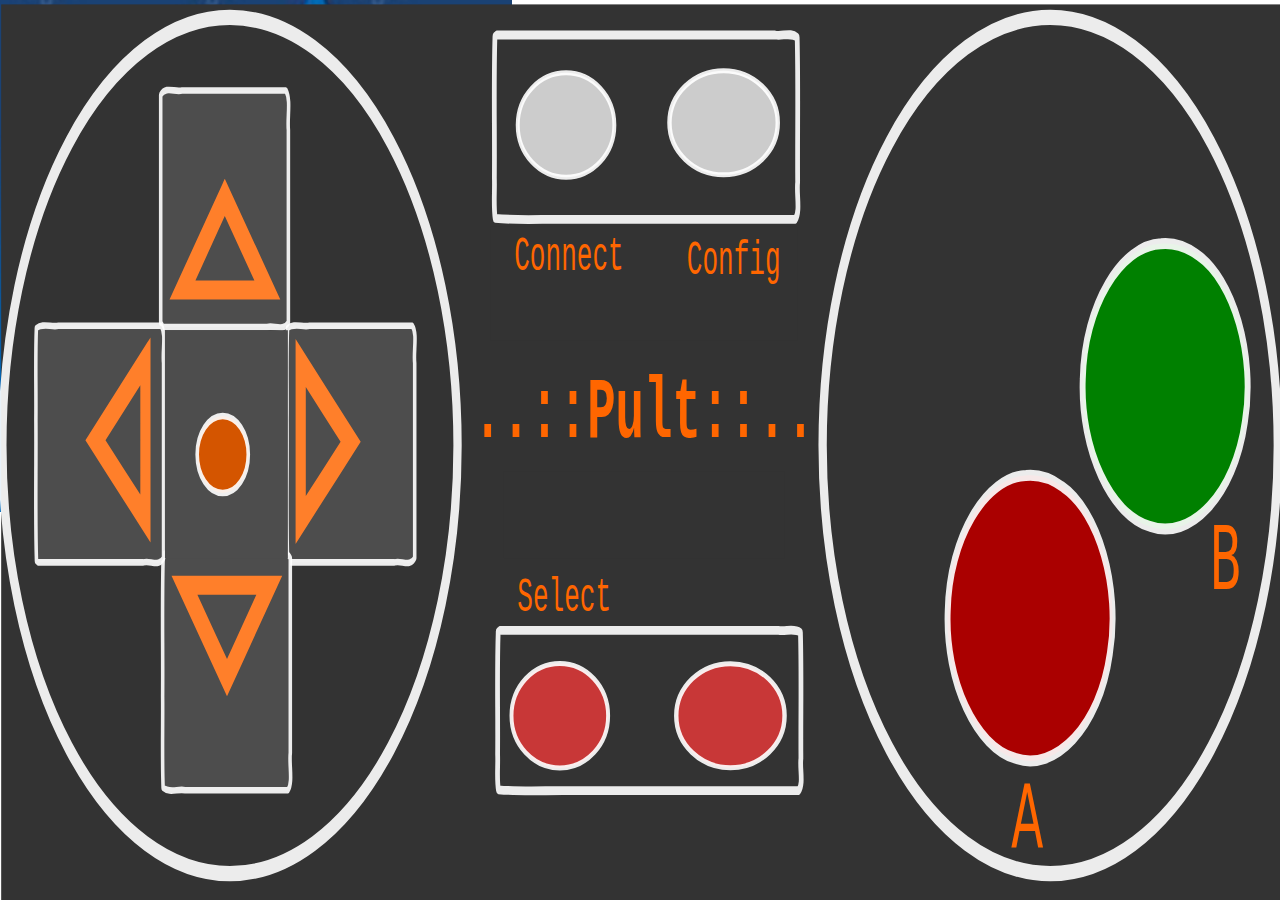
==== index.html @ eb1b00f5 "refactored controller svg into own view;" ====
<!DOCTYPE html>
<html class="no-js">
    <head>
        <meta charset="utf-8">
        <meta http-equiv="X-UA-Compatible" content="IE=edge,chrome=1">
        <title>pult</title>
        <meta name="description" content="A remote control">
        <meta name="viewport" content="width=device-width, initial-scale=1">

        <link rel="icon" type="image/png" href="images/icon-128.png">
        <link rel="stylesheet" href="css/pure.min.css">
        <link rel="stylesheet" href="css/app.css">
    </head>
    <body>
        <div id = "app-container" class = "container pure-u-g">
            <div id = "controller" class = "pure-u-1 app-action" style = "display: true;"></div>
            <div id = "connection" class = "pure-u-1 app-action" style = "display: none;"></div>
        </div>
        <script src="js/pult-dev.js" type="text/javascript"></script>
        <!--
            <script src="js/goog/base.js" type="text/javascript"></script>
            <script src="js/pult.js" type="text/javascript"></script>
        -->
    </body>
</html>
---- css/pure.min.css ----
/*!
Pure v0.5.0
Copyright 2014 Yahoo! Inc. All rights reserved.
Licensed under the BSD License.
https://github.com/yui/pure/blob/master/LICENSE.md
*/
/*!
normalize.css v1.1.3 | MIT License | git.io/normalize
Copyright (c) Nicolas Gallagher and Jonathan Neal
*/
/*! normalize.css v1.1.3 | MIT License | git.io/normalize */article,aside,details,figcaption,figure,footer,header,hgroup,main,nav,section,summary{display:block}audio,canvas,video{display:inline-block;*display:inline;*zoom:1}audio:not([controls]){display:none;height:0}[hidden]{display:none}html{font-size:100%;-ms-text-size-adjust:100%;-webkit-text-size-adjust:100%}html,button,input,select,textarea{font-family:sans-serif}body{margin:0}a:focus{outline:thin dotted}a:active,a:hover{outline:0}h1{font-size:2em;margin:.67em 0}h2{font-size:1.5em;margin:.83em 0}h3{font-size:1.17em;margin:1em 0}h4{font-size:1em;margin:1.33em 0}h5{font-size:.83em;margin:1.67em 0}h6{font-size:.67em;margin:2.33em 0}abbr[title]{border-bottom:1px dotted}b,strong{font-weight:700}blockquote{margin:1em 40px}dfn{font-style:italic}hr{-moz-box-sizing:content-box;box-sizing:content-box;height:0}mark{background:#ff0;color:#000}p,pre{margin:1em 0}code,kbd,pre,samp{font-family:monospace,serif;_font-family:'courier new',monospace;font-size:1em}pre{white-space:pre;white-space:pre-wrap;word-wrap:break-word}q{quotes:none}q:before,q:after{content:'';content:none}small{font-size:80%}sub,sup{font-size:75%;line-height:0;position:relative;vertical-align:baseline}sup{top:-.5em}sub{bottom:-.25em}dl,menu,ol,ul{margin:1em 0}dd{margin:0 0 0 40px}menu,ol,ul{padding:0 0 0 40px}nav ul,nav ol{list-style:none;list-style-image:none}img{border:0;-ms-interpolation-mode:bicubic}svg:not(:root){overflow:hidden}figure{margin:0}form{margin:0}fieldset{border:1px solid silver;margin:0 2px;padding:.35em .625em .75em}legend{border:0;padding:0;white-space:normal;*margin-left:-7px}button,input,select,textarea{font-size:100%;margin:0;vertical-align:baseline;*vertical-align:middle}button,input{line-height:normal}button,select{text-transform:none}button,html input[type=button],input[type=reset],input[type=submit]{-webkit-appearance:button;cursor:pointer;*overflow:visible}button[disabled],html input[disabled]{cursor:default}input[type=checkbox],input[type=radio]{box-sizing:border-box;padding:0;*height:13px;*width:13px}input[type=search]{-webkit-appearance:textfield;-moz-box-sizing:content-box;-webkit-box-sizing:content-box;box-sizing:content-box}input[type=search]::-webkit-search-cancel-button,input[type=search]::-webkit-search-decoration{-webkit-appearance:none}button::-moz-focus-inner,input::-moz-focus-inner{border:0;padding:0}textarea{overflow:auto;vertical-align:top}table{border-collapse:collapse;border-spacing:0}[hidden]{display:none!important}.pure-img{max-width:100%;height:auto;display:block}.pure-g{letter-spacing:-.31em;*letter-spacing:normal;*word-spacing:-.43em;text-rendering:optimizespeed;font-family:FreeSans,Arimo,"Droid Sans",Helvetica,Arial,sans-serif;display:-webkit-flex;-webkit-flex-flow:row wrap;display:-ms-flexbox;-ms-flex-flow:row wrap}.opera-only :-o-prefocus,.pure-g{word-spacing:-.43em}.pure-u{display:inline-block;*display:inline;zoom:1;letter-spacing:normal;word-spacing:normal;vertical-align:top;text-rendering:auto}.pure-g [class *="pure-u"]{font-family:sans-serif}.pure-u-1,.pure-u-1-1,.pure-u-1-2,.pure-u-1-3,.pure-u-2-3,.pure-u-1-4,.pure-u-3-4,.pure-u-1-5,.pure-u-2-5,.pure-u-3-5,.pure-u-4-5,.pure-u-5-5,.pure-u-1-6,.pure-u-5-6,.pure-u-1-8,.pure-u-3-8,.pure-u-5-8,.pure-u-7-8,.pure-u-1-12,.pure-u-5-12,.pure-u-7-12,.pure-u-11-12,.pure-u-1-24,.pure-u-2-24,.pure-u-3-24,.pure-u-4-24,.pure-u-5-24,.pure-u-6-24,.pure-u-7-24,.pure-u-8-24,.pure-u-9-24,.pure-u-10-24,.pure-u-11-24,.pure-u-12-24,.pure-u-13-24,.pure-u-14-24,.pure-u-15-24,.pure-u-16-24,.pure-u-17-24,.pure-u-18-24,.pure-u-19-24,.pure-u-20-24,.pure-u-21-24,.pure-u-22-24,.pure-u-23-24,.pure-u-24-24{display:inline-block;*display:inline;zoom:1;letter-spacing:normal;word-spacing:normal;vertical-align:top;text-rendering:auto}.pure-u-1-24{width:4.1667%;*width:4.1357%}.pure-u-1-12,.pure-u-2-24{width:8.3333%;*width:8.3023%}.pure-u-1-8,.pure-u-3-24{width:12.5%;*width:12.469%}.pure-u-1-6,.pure-u-4-24{width:16.6667%;*width:16.6357%}.pure-u-1-5{width:20%;*width:19.969%}.pure-u-5-24{width:20.8333%;*width:20.8023%}.pure-u-1-4,.pure-u-6-24{width:25%;*width:24.969%}.pure-u-7-24{width:29.1667%;*width:29.1357%}.pure-u-1-3,.pure-u-8-24{width:33.3333%;*width:33.3023%}.pure-u-3-8,.pure-u-9-24{width:37.5%;*width:37.469%}.pure-u-2-5{width:40%;*width:39.969%}.pure-u-5-12,.pure-u-10-24{width:41.6667%;*width:41.6357%}.pure-u-11-24{width:45.8333%;*width:45.8023%}.pure-u-1-2,.pure-u-12-24{width:50%;*width:49.969%}.pure-u-13-24{width:54.1667%;*width:54.1357%}.pure-u-7-12,.pure-u-14-24{width:58.3333%;*width:58.3023%}.pure-u-3-5{width:60%;*width:59.969%}.pure-u-5-8,.pure-u-15-24{width:62.5%;*width:62.469%}.pure-u-2-3,.pure-u-16-24{width:66.6667%;*width:66.6357%}.pure-u-17-24{width:70.8333%;*width:70.8023%}.pure-u-3-4,.pure-u-18-24{width:75%;*width:74.969%}.pure-u-19-24{width:79.1667%;*width:79.1357%}.pure-u-4-5{width:80%;*width:79.969%}.pure-u-5-6,.pure-u-20-24{width:83.3333%;*width:83.3023%}.pure-u-7-8,.pure-u-21-24{width:87.5%;*width:87.469%}.pure-u-11-12,.pure-u-22-24{width:91.6667%;*width:91.6357%}.pure-u-23-24{width:95.8333%;*width:95.8023%}.pure-u-1,.pure-u-1-1,.pure-u-5-5,.pure-u-24-24{width:100%}.pure-button{display:inline-block;*display:inline;zoom:1;line-height:normal;white-space:nowrap;vertical-align:baseline;text-align:center;cursor:pointer;-webkit-user-drag:none;-webkit-user-select:none;-moz-user-select:none;-ms-user-select:none;user-select:none}.pure-button::-moz-focus-inner{padding:0;border:0}.pure-button{font-family:inherit;font-size:100%;*font-size:90%;*overflow:visible;padding:.5em 1em;color:#444;color:rgba(0,0,0,.8);*color:#444;border:1px solid #999;border:0 rgba(0,0,0,0);background-color:#E6E6E6;text-decoration:none;border-radius:2px}.pure-button-hover,.pure-button:hover,.pure-button:focus{filter:progid:DXImageTransform.Microsoft.gradient(startColorstr='#00000000', endColorstr='#1a000000', GradientType=0);background-image:-webkit-gradient(linear,0 0,0 100%,from(transparent),color-stop(40%,rgba(0,0,0,.05)),to(rgba(0,0,0,.1)));background-image:-webkit-linear-gradient(transparent,rgba(0,0,0,.05) 40%,rgba(0,0,0,.1));background-image:-moz-linear-gradient(top,rgba(0,0,0,.05) 0,rgba(0,0,0,.1));background-image:-o-linear-gradient(transparent,rgba(0,0,0,.05) 40%,rgba(0,0,0,.1));background-image:linear-gradient(transparent,rgba(0,0,0,.05) 40%,rgba(0,0,0,.1))}.pure-button:focus{outline:0}.pure-button-active,.pure-button:active{box-shadow:0 0 0 1px rgba(0,0,0,.15) inset,0 0 6px rgba(0,0,0,.2) inset}.pure-button[disabled],.pure-button-disabled,.pure-button-disabled:hover,.pure-button-disabled:focus,.pure-button-disabled:active{border:0;background-image:none;filter:progid:DXImageTransform.Microsoft.gradient(enabled=false);filter:alpha(opacity=40);-khtml-opacity:.4;-moz-opacity:.4;opacity:.4;cursor:not-allowed;box-shadow:none}.pure-button-hidden{display:none}.pure-button::-moz-focus-inner{padding:0;border:0}.pure-button-primary,.pure-button-selected,a.pure-button-primary,a.pure-button-selected{background-color:#0078e7;color:#fff}.pure-form input[type=text],.pure-form input[type=password],.pure-form input[type=email],.pure-form input[type=url],.pure-form input[type=date],.pure-form input[type=month],.pure-form input[type=time],.pure-form input[type=datetime],.pure-form input[type=datetime-local],.pure-form input[type=week],.pure-form input[type=number],.pure-form input[type=search],.pure-form input[type=tel],.pure-form input[type=color],.pure-form select,.pure-form textarea{padding:.5em .6em;display:inline-block;border:1px solid #ccc;box-shadow:inset 0 1px 3px #ddd;border-radius:4px;-webkit-box-sizing:border-box;-moz-box-sizing:border-box;box-sizing:border-box}.pure-form input:not([type]){padding:.5em .6em;display:inline-block;border:1px solid #ccc;box-shadow:inset 0 1px 3px #ddd;border-radius:4px;-webkit-box-sizing:border-box;-moz-box-sizing:border-box;box-sizing:border-box}.pure-form input[type=color]{padding:.2em .5em}.pure-form input[type=text]:focus,.pure-form input[type=password]:focus,.pure-form input[type=email]:focus,.pure-form input[type=url]:focus,.pure-form input[type=date]:focus,.pure-form input[type=month]:focus,.pure-form input[type=time]:focus,.pure-form input[type=datetime]:focus,.pure-form input[type=datetime-local]:focus,.pure-form input[type=week]:focus,.pure-form input[type=number]:focus,.pure-form input[type=search]:focus,.pure-form input[type=tel]:focus,.pure-form input[type=color]:focus,.pure-form select:focus,.pure-form textarea:focus{outline:0;outline:thin dotted \9;border-color:#129FEA}.pure-form input:not([type]):focus{outline:0;outline:thin dotted \9;border-color:#129FEA}.pure-form input[type=file]:focus,.pure-form input[type=radio]:focus,.pure-form input[type=checkbox]:focus{outline:thin dotted #333;outline:1px auto #129FEA}.pure-form .pure-checkbox,.pure-form .pure-radio{margin:.5em 0;display:block}.pure-form input[type=text][disabled],.pure-form input[type=password][disabled],.pure-form input[type=email][disabled],.pure-form input[type=url][disabled],.pure-form input[type=date][disabled],.pure-form input[type=month][disabled],.pure-form input[type=time][disabled],.pure-form input[type=datetime][disabled],.pure-form input[type=datetime-local][disabled],.pure-form input[type=week][disabled],.pure-form input[type=number][disabled],.pure-form input[type=search][disabled],.pure-form input[type=tel][disabled],.pure-form input[type=color][disabled],.pure-form select[disabled],.pure-form textarea[disabled]{cursor:not-allowed;background-color:#eaeded;color:#cad2d3}.pure-form input:not([type])[disabled]{cursor:not-allowed;background-color:#eaeded;color:#cad2d3}.pure-form input[readonly],.pure-form select[readonly],.pure-form textarea[readonly]{background:#eee;color:#777;border-color:#ccc}.pure-form input:focus:invalid,.pure-form textarea:focus:invalid,.pure-form select:focus:invalid{color:#b94a48;border-color:#ee5f5b}.pure-form input:focus:invalid:focus,.pure-form textarea:focus:invalid:focus,.pure-form select:focus:invalid:focus{border-color:#e9322d}.pure-form input[type=file]:focus:invalid:focus,.pure-form input[type=radio]:focus:invalid:focus,.pure-form input[type=checkbox]:focus:invalid:focus{outline-color:#e9322d}.pure-form select{border:1px solid #ccc;background-color:#fff}.pure-form select[multiple]{height:auto}.pure-form label{margin:.5em 0 .2em}.pure-form fieldset{margin:0;padding:.35em 0 .75em;border:0}.pure-form legend{display:block;width:100%;padding:.3em 0;margin-bottom:.3em;color:#333;border-bottom:1px solid #e5e5e5}.pure-form-stacked input[type=text],.pure-form-stacked input[type=password],.pure-form-stacked input[type=email],.pure-form-stacked input[type=url],.pure-form-stacked input[type=date],.pure-form-stacked input[type=month],.pure-form-stacked input[type=time],.pure-form-stacked input[type=datetime],.pure-form-stacked input[type=datetime-local],.pure-form-stacked input[type=week],.pure-form-stacked input[type=number],.pure-form-stacked input[type=search],.pure-form-stacked input[type=tel],.pure-form-stacked input[type=color],.pure-form-stacked select,.pure-form-stacked label,.pure-form-stacked textarea{display:block;margin:.25em 0}.pure-form-stacked input:not([type]){display:block;margin:.25em 0}.pure-form-aligned input,.pure-form-aligned textarea,.pure-form-aligned select,.pure-form-aligned .pure-help-inline,.pure-form-message-inline{display:inline-block;*display:inline;*zoom:1;vertical-align:middle}.pure-form-aligned textarea{vertical-align:top}.pure-form-aligned .pure-control-group{margin-bottom:.5em}.pure-form-aligned .pure-control-group label{text-align:right;display:inline-block;vertical-align:middle;width:10em;margin:0 1em 0 0}.pure-form-aligned .pure-controls{margin:1.5em 0 0 10em}.pure-form input.pure-input-rounded,.pure-form .pure-input-rounded{border-radius:2em;padding:.5em 1em}.pure-form .pure-group fieldset{margin-bottom:10px}.pure-form .pure-group input{display:block;padding:10px;margin:0;border-radius:0;position:relative;top:-1px}.pure-form .pure-group input:focus{z-index:2}.pure-form .pure-group input:first-child{top:1px;border-radius:4px 4px 0 0}.pure-form .pure-group input:last-child{top:-2px;border-radius:0 0 4px 4px}.pure-form .pure-group button{margin:.35em 0}.pure-form .pure-input-1{width:100%}.pure-form .pure-input-2-3{width:66%}.pure-form .pure-input-1-2{width:50%}.pure-form .pure-input-1-3{width:33%}.pure-form .pure-input-1-4{width:25%}.pure-form .pure-help-inline,.pure-form-message-inline{display:inline-block;padding-left:.3em;color:#666;vertical-align:middle;font-size:.875em}.pure-form-message{display:block;color:#666;font-size:.875em}@media only screen and (max-width :480px){.pure-form button[type=submit]{margin:.7em 0 0}.pure-form input:not([type]),.pure-form input[type=text],.pure-form input[type=password],.pure-form input[type=email],.pure-form input[type=url],.pure-form input[type=date],.pure-form input[type=month],.pure-form input[type=time],.pure-form input[type=datetime],.pure-form input[type=datetime-local],.pure-form input[type=week],.pure-form input[type=number],.pure-form input[type=search],.pure-form input[type=tel],.pure-form input[type=color],.pure-form label{margin-bottom:.3em;display:block}.pure-group input:not([type]),.pure-group input[type=text],.pure-group input[type=password],.pure-group input[type=email],.pure-group input[type=url],.pure-group input[type=date],.pure-group input[type=month],.pure-group input[type=time],.pure-group input[type=datetime],.pure-group input[type=datetime-local],.pure-group input[type=week],.pure-group input[type=number],.pure-group input[type=search],.pure-group input[type=tel],.pure-group input[type=color]{margin-bottom:0}.pure-form-aligned .pure-control-group label{margin-bottom:.3em;text-align:left;display:block;width:100%}.pure-form-aligned .pure-controls{margin:1.5em 0 0}.pure-form .pure-help-inline,.pure-form-message-inline,.pure-form-message{display:block;font-size:.75em;padding:.2em 0 .8em}}.pure-menu ul{position:absolute;visibility:hidden}.pure-menu.pure-menu-open{visibility:visible;z-index:2;width:100%}.pure-menu ul{left:-10000px;list-style:none;margin:0;padding:0;top:-10000px;z-index:1}.pure-menu>ul{position:relative}.pure-menu-open>ul{left:0;top:0;visibility:visible}.pure-menu-open>ul:focus{outline:0}.pure-menu li{position:relative}.pure-menu a,.pure-menu .pure-menu-heading{display:block;color:inherit;line-height:1.5em;padding:5px 20px;text-decoration:none;white-space:nowrap}.pure-menu.pure-menu-horizontal>.pure-menu-heading{display:inline-block;*display:inline;zoom:1;margin:0;vertical-align:middle}.pure-menu.pure-menu-horizontal>ul{display:inline-block;*display:inline;zoom:1;vertical-align:middle}.pure-menu li a{padding:5px 20px}.pure-menu-can-have-children>.pure-menu-label:after{content:'\25B8';float:right;font-family:'Lucida Grande','Lucida Sans Unicode','DejaVu Sans',sans-serif;margin-right:-20px;margin-top:-1px}.pure-menu-can-have-children>.pure-menu-label{padding-right:30px}.pure-menu-separator{background-color:#dfdfdf;display:block;height:1px;font-size:0;margin:7px 2px;overflow:hidden}.pure-menu-hidden{display:none}.pure-menu-fixed{position:fixed;top:0;left:0;width:100%}.pure-menu-horizontal li{display:inline-block;*display:inline;zoom:1;vertical-align:middle}.pure-menu-horizontal li li{display:block}.pure-menu-horizontal>.pure-menu-children>.pure-menu-can-have-children>.pure-menu-label:after{content:"\25BE"}.pure-menu-horizontal>.pure-menu-children>.pure-menu-can-have-children>.pure-menu-label{padding-right:30px}.pure-menu-horizontal li.pure-menu-separator{height:50%;width:1px;margin:0 7px}.pure-menu-horizontal li li.pure-menu-separator{height:1px;width:auto;margin:7px 2px}.pure-menu.pure-menu-open,.pure-menu.pure-menu-horizontal li .pure-menu-children{background:#fff;border:1px solid #b7b7b7}.pure-menu.pure-menu-horizontal,.pure-menu.pure-menu-horizontal .pure-menu-heading{border:0}.pure-menu a{border:1px solid transparent;border-left:0;border-right:0}.pure-menu a,.pure-menu .pure-menu-can-have-children>li:after{color:#777}.pure-menu .pure-menu-can-have-children>li:hover:after{color:#fff}.pure-menu .pure-menu-open{background:#dedede}.pure-menu li a:hover,.pure-menu li a:focus{background:#eee}.pure-menu li.pure-menu-disabled a:hover,.pure-menu li.pure-menu-disabled a:focus{background:#fff;color:#bfbfbf}.pure-menu .pure-menu-disabled>a{background-image:none;border-color:transparent;cursor:default}.pure-menu .pure-menu-disabled>a,.pure-menu .pure-menu-can-have-children.pure-menu-disabled>a:after{color:#bfbfbf}.pure-menu .pure-menu-heading{color:#565d64;text-transform:uppercase;font-size:90%;margin-top:.5em;border-bottom-width:1px;border-bottom-style:solid;border-bottom-color:#dfdfdf}.pure-menu .pure-menu-selected a{color:#000}.pure-menu.pure-menu-open.pure-menu-fixed{border:0;border-bottom:1px solid #b7b7b7}.pure-paginator{letter-spacing:-.31em;*letter-spacing:normal;*word-spacing:-.43em;text-rendering:optimizespeed;list-style:none;margin:0;padding:0}.opera-only :-o-prefocus,.pure-paginator{word-spacing:-.43em}.pure-paginator li{display:inline-block;*display:inline;zoom:1;letter-spacing:normal;word-spacing:normal;vertical-align:top;text-rendering:auto}.pure-paginator .pure-button{border-radius:0;padding:.8em 1.4em;vertical-align:top;height:1.1em}.pure-paginator .pure-button:focus,.pure-paginator .pure-button:active{outline-style:none}.pure-paginator .prev,.pure-paginator .next{color:#C0C1C3;text-shadow:0 -1px 0 rgba(0,0,0,.45)}.pure-paginator .prev{border-radius:2px 0 0 2px}.pure-paginator .next{border-radius:0 2px 2px 0}@media (max-width:480px){.pure-menu-horizontal{width:100%}.pure-menu-children li{display:block;border-bottom:1px solid #000}}.pure-table{border-collapse:collapse;border-spacing:0;empty-cells:show;border:1px solid #cbcbcb}.pure-table caption{color:#000;font:italic 85%/1 arial,sans-serif;padding:1em 0;text-align:center}.pure-table td,.pure-table th{border-left:1px solid #cbcbcb;border-width:0 0 0 1px;font-size:inherit;margin:0;overflow:visible;padding:.5em 1em}.pure-table td:first-child,.pure-table th:first-child{border-left-width:0}.pure-table thead{background:#e0e0e0;color:#000;text-align:left;vertical-align:bottom}.pure-table td{background-color:transparent}.pure-table-odd td{background-color:#f2f2f2}.pure-table-striped tr:nth-child(2n-1) td{background-color:#f2f2f2}.pure-table-bordered td{border-bottom:1px solid #cbcbcb}.pure-table-bordered tbody>tr:last-child td,.pure-table-horizontal tbody>tr:last-child td{border-bottom-width:0}.pure-table-horizontal td,.pure-table-horizontal th{border-width:0 0 1px;border-bottom:1px solid #cbcbcb}.pure-table-horizontal tbody>tr:last-child td{border-bottom-width:0}
---- css/app.css ----
body {
  background: url('../img/icon-512.png') no-repeat;
}

.app-action {
  overflow: hidden;
  max-height: 98%;
  max-height: 100%;
}

.app-action h1,h2,h3,h4,h5 {
  color: white;
}

#connection-form {
  color: white;
}

.legend {
  color : white;
}

.button-success,
.button-error,
.button-warning,
.button-secondary {
  color: white;
  border-radius: 4px;
  text-shadow: 0 1px 1px rgba(0, 0, 0, 0.2);
}

.button-success {
  background: rgb(28, 184, 65); /* this is a green */
}

.button-error {
  background: rgb(202, 60, 60); /* this is a maroon */
}

.button-warning {
  background: rgb(223, 117, 20); /* this is an orange */
}

.button-secondary {
  background: rgb(66, 184, 221); /* this is a light blue */
}
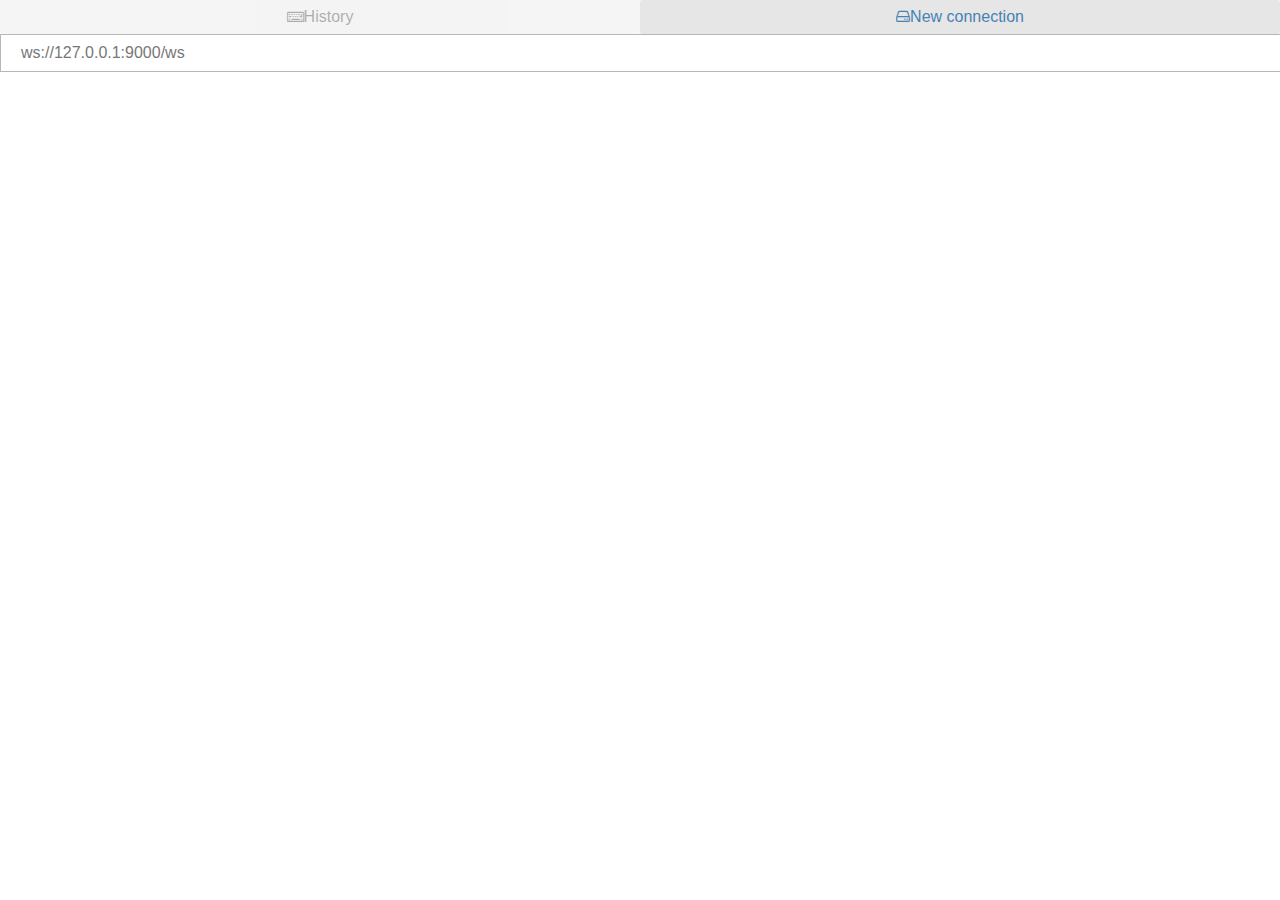
==== commit c5ce8c17: "replaced freactive with reagent;" ====
--- a/index.html
+++ b/index.html
@@ -9,13 +9,16 @@
 
         <link rel="icon" type="image/png" href="images/icon-128.png">
         <link rel="stylesheet" href="css/pure.min.css">
+        <link rel="stylesheet" href="css/font-awesome.min.css">
         <link rel="stylesheet" href="css/app.css">
     </head>
     <body>
         <div id = "app-container" class = "container pure-u-g">
-            <div id = "controller" class = "pure-u-1 app-action" style = "display: true;"></div>
-            <div id = "connection" class = "pure-u-1 app-action" style = "display: none;"></div>
+            <div id = "controller" class = "pure-u-1 app-action" style = "display:none;"></div>
+            <div id = "connection" class = "pure-u-1 app-action" style = "display:true;"></div>
         </div>
+
+        <script src="js/vendor/react.js" type="text/javascript"></script>
         <script src="js/pult-dev.js" type="text/javascript"></script>
         <!--
             <script src="js/goog/base.js" type="text/javascript"></script>
--- a/css/app.css
+++ b/css/app.css
@@ -1,10 +1,6 @@
-body {
-  background: url('../img/icon-512.png') no-repeat;
-}
-
 .app-action {
   overflow: hidden;
-  max-height: 98%;
+  min-height: 100%;
   max-height: 100%;
 }
 
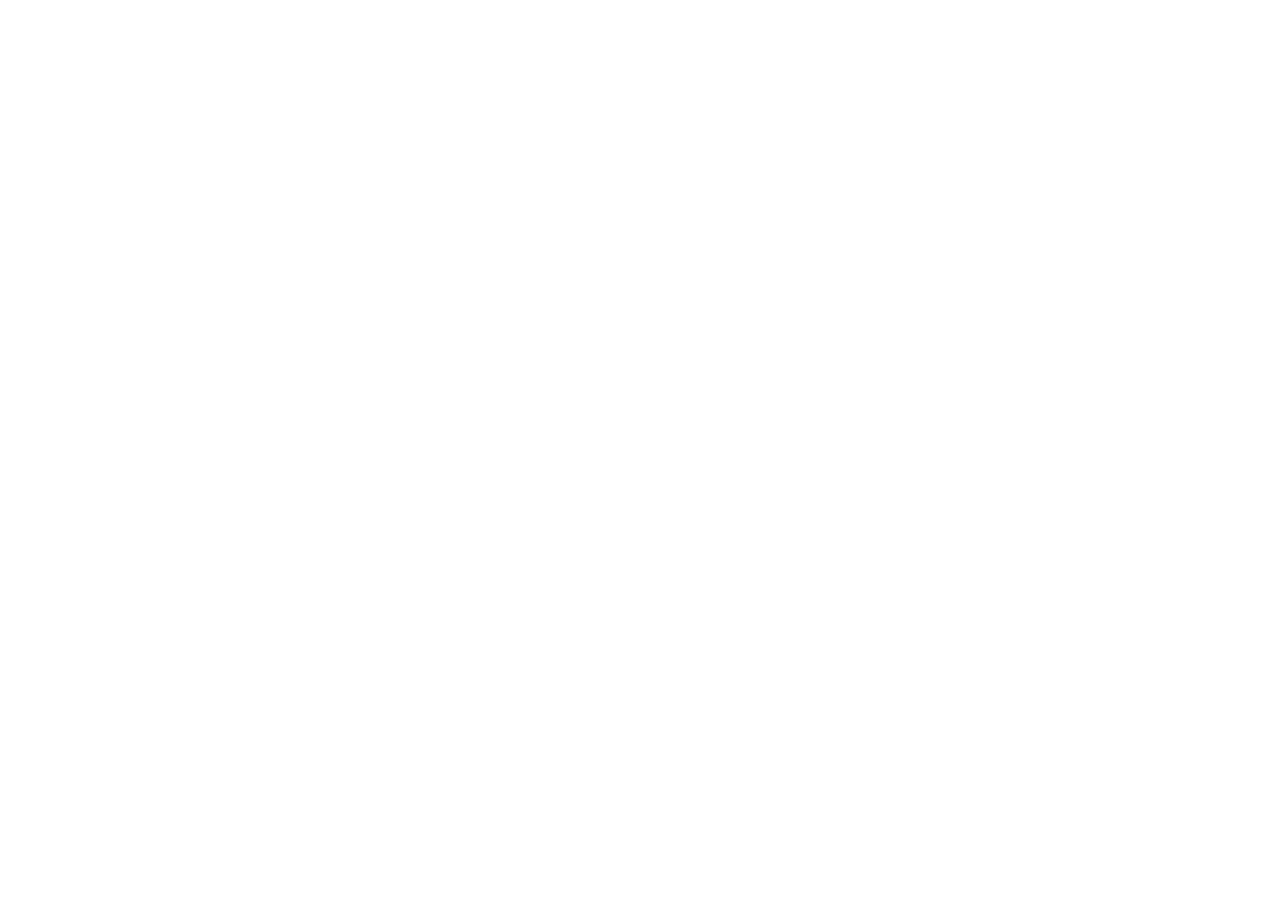
==== commit cfb4df41: "unified main and settings;" ====
--- a/index.html
+++ b/index.html
@@ -11,6 +11,7 @@
         <link rel="stylesheet" href="css/pure.min.css">
         <link rel="stylesheet" href="css/font-awesome.min.css">
         <link rel="stylesheet" href="css/app.css">
+        <link rel="stylesheet" href="css/settings.css">
     </head>
     <body>
         <div id = "app-container" class = "container pure-u-g">
--- a/css/app.css
+++ b/css/app.css
@@ -2,10 +2,6 @@
   overflow: hidden;
   min-height: 100%;
   max-height: 100%;
-}
-
-.app-action h1,h2,h3,h4,h5 {
-  color: white;
 }
 
 #connection-form {
@@ -21,7 +17,7 @@
 .button-warning,
 .button-secondary {
   color: white;
-  border-radius: 4px;
+  border-radius: 0px;
   text-shadow: 0 1px 1px rgba(0, 0, 0, 0.2);
 }
 
--- a/css/settings.css
+++ b/css/settings.css
@@ -0,0 +1,16 @@
+.action-header {
+  background-color: steelblue;
+}
+
+.action-header .action-header-title  {
+  color: white;
+}
+
+h1,h2,h3,h4,h5,h6 {
+  margin: 7px 5px;
+}
+
+.action-list-item .to-right {
+  position: absolute;
+  right: 15px;
+} 